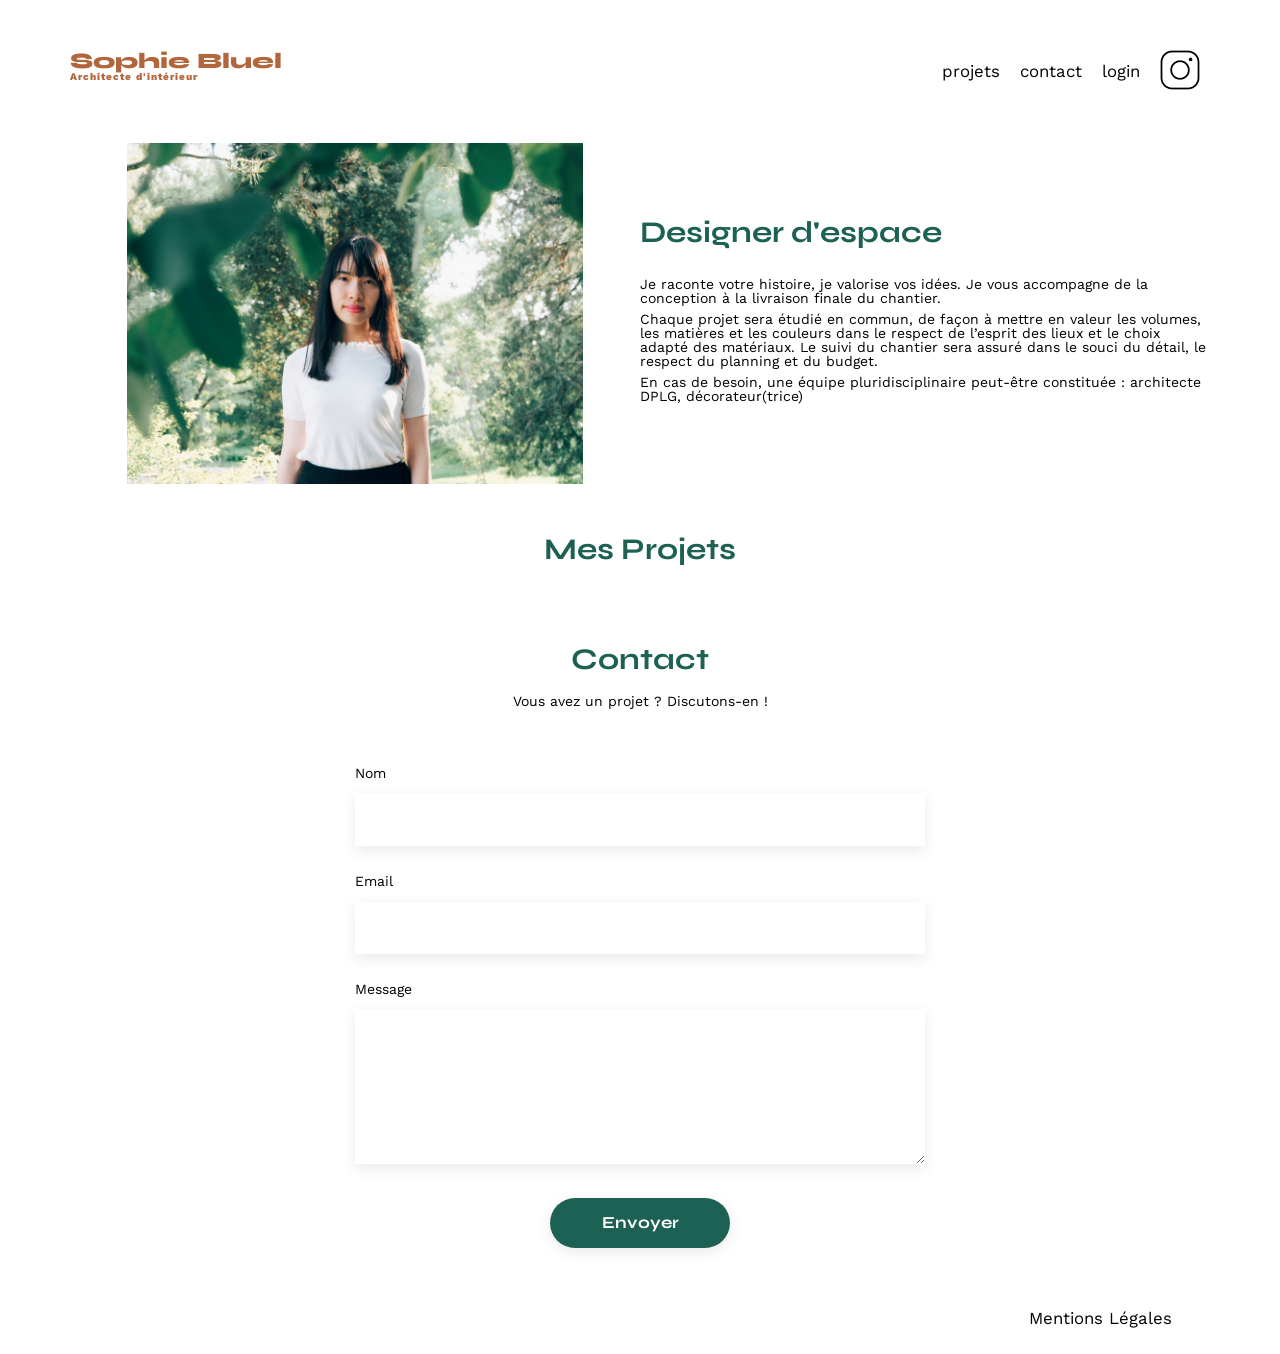
==== FrontEnd/index.html @ 9f2ebdd9 "ajout des travaux dynamiquement" ====
<!DOCTYPE html>
<html lang="fr">
<head>
	<meta charset="UTF-8">
	<title>Sophie Bluel - Architecte d'intérieur</title>
	<meta name="viewport" content="width=device-width, initial-scale=1.0">
	<link rel="preconnect" href="https://fonts.googleapis.com">
	<link rel="preconnect" href="https://fonts.gstatic.com" crossorigin>
	<link href="https://fonts.googleapis.com/css2?family=Syne:wght@700;800&family=Work+Sans&display=swap" rel="stylesheet">
	<meta name="description" content="">
	<link rel="stylesheet" href="./assets/style.css">
</head>
<body>
<header>
	<h1>Sophie Bluel <span>Architecte d'intérieur</span></h1>
	<nav>
		<ul>
			<li>projets</li>
			<li>contact</li>
			<li>login</li>
			<li><img src="./assets/icons/instagram.png" alt="Instagram"></li>
		</ul>
	</nav>
</header>
<main>
	<section id="introduction">
		<figure>
			<img src="./assets/images/sophie-bluel.png" alt="">
		</figure>
		<article>
			<h2>Designer d'espace</h2>
			<p>Je raconte votre histoire, je valorise vos idées. Je vous accompagne de la conception à la livraison finale du chantier.</p>
			<p>Chaque projet sera étudié en commun, de façon à mettre en valeur les volumes, les matières et les couleurs dans le respect de l’esprit des lieux et le choix adapté des matériaux. Le suivi du chantier sera assuré dans le souci du détail, le respect du planning et du budget.</p>
			<p>En cas de besoin, une équipe pluridisciplinaire peut-être constituée : architecte DPLG, décorateur(trice)</p>
		</article>
	</section>
	<section id="portfolio">
		<h2>Mes Projets</h2>
		<div class="gallery">
			<script>
				// fetch the data from the API at http://localhost:5678/api/works
				fetch('http://localhost:5678/api/works')
					.then(response => response.json())
					.then(data => {
						const gallery = document.querySelector('.gallery');
						data.forEach(work => {
							const figure = document.createElement('figure');
							const img = document.createElement('img');
							const figcaption = document.createElement('figcaption');
							img.src = work.imageUrl;
							img.alt = work.title;
							figcaption.textContent = work.title;
							figure.appendChild(img);
							figure.appendChild(figcaption);
							gallery.appendChild(figure);
						});
					})
					.catch(error => console.error(error));
			</script>
		</div>
	</section>
	<section id="contact">
		<h2>Contact</h2>
		<p>Vous avez un projet ? Discutons-en !</p>
		<form action="#" method="post">
			<label for="name">Nom</label>
			<input type="text" name="name" id="name">
			<label for="email">Email</label>
			<input type="email" name="email" id="email">
			<label for="message">Message</label>
			<textarea name="message" id="message" cols="30" rows="10"></textarea>
			<input type="submit" value="Envoyer">
		</form>
	</section>
</main>

<footer>
	<nav>
		<ul>
			<li>Mentions Légales</li>
		</ul>
	</nav>
</footer>
</body>
</html>
---- FrontEnd/assets/style.css ----
/* http://meyerweb.com/eric/tools/css/reset/
   v2.0 | 20110126
   License: none (public domain)
*/

html, body, div, span, applet, object, iframe,
h1, h2, h3, h4, h5, h6, p, blockquote, pre,
a, abbr, acronym, address, big, cite, code,
del, dfn, em, img, ins, kbd, q, s, samp,
small, strike, strong, sub, sup, tt, var,
b, u, i, center,
dl, dt, dd, ol, ul, li,
fieldset, form, label, legend,
table, caption, tbody, tfoot, thead, tr, th, td,
article, aside, canvas, details, embed,
figure, figcaption, footer, header, hgroup,
menu, nav, output, ruby, section, summary,
time, mark, audio, video {
	margin: 0;
	padding: 0;
	border: 0;
	font-size: 100%;
	font: inherit;
	vertical-align: baseline;
}
/* HTML5 display-role reset for older browsers */
article, aside, details, figcaption, figure,
footer, header, hgroup, menu, nav, section {
	display: block;
}
body {
	line-height: 1;
}
ol, ul {
	list-style: none;
}
blockquote, q {
	quotes: none;
}
blockquote:before, blockquote:after,
q:before, q:after {
	content: '';
	content: none;
}
table {
	border-collapse: collapse;
	border-spacing: 0;
}
/** end reset css**/
body {
	max-width: 1140px;
	margin:auto;
	font-family: 'Work Sans' ;
	font-size: 14px;
}
header {
	display: flex;
	justify-content: space-between;
	margin: 50px 0
}
section {
	margin: 50px 0
}

h1{
	display: flex;
	flex-direction: column;
	font-family: 'Syne';
	font-size: 22px;
	font-weight: 800;
	color: #B1663C
}

h1 > span {
	font-family: 'Work Sans';
	font-size:10px;
	letter-spacing: 0.1em;
;
}

h2{
	font-family: 'Syne';
	font-weight: 700;
	font-size: 30px;
	color: #1D6154
}
nav ul {
	display: flex;
	align-items: center;
	list-style-type: none;

}
nav li {
	padding: 0 10px;
	font-size: 1.2em;
}

li:hover {
	color: #B1663C;
}
#introduction {
	display: flex;
	align-items: center;
}
#introduction figure {
	flex: 1
}
#introduction img {
	display: block;
	margin: auto;
	width: 80%;
}

#introduction article {
	flex: 1
}
#introduction h2 {
	margin-bottom: 1em;
}

#introduction p {
	margin-bottom: 0.5em;
}
#portfolio h2 {
	text-align: center;
	margin-bottom: 1em;
}
.gallery {
	width: 100%;
	display: grid;
	grid-template-columns: 1fr 1fr 1fr;
	grid-column-gap: 20px;
	grid-row-gap: 20px;
}

.gallery img {
	width: 100%;

}
#contact {
	width: 50%;
margin: auto;
}
#contact > * {
	text-align: center;

}
#contact h2{
	margin-bottom: 20px;
}
#contact form {
	text-align: left;
	margin-top:30px;
	display: flex;
	flex-direction: column;
}

#contact input {
	height: 50px;
	font-size: 1.2em;
	border: none;
	box-shadow: 0px 4px 14px rgba(0, 0, 0, 0.09);
}
#contact label {
	margin: 2em 0 1em 0;
}
#contact textarea {
	border: none;
	box-shadow: 0px 4px 14px rgba(0, 0, 0, 0.09);
}

input[type="submit"]{
	font-family: 'Syne';
	font-weight: 700;
	color: white;
	background-color: #1D6154;
	margin : 2em auto ;
	width: 180px;
	text-align: center;
	border-radius: 60px ;
}

footer nav ul {
	display: flex;
	justify-content: flex-end;
	margin: 2em
}
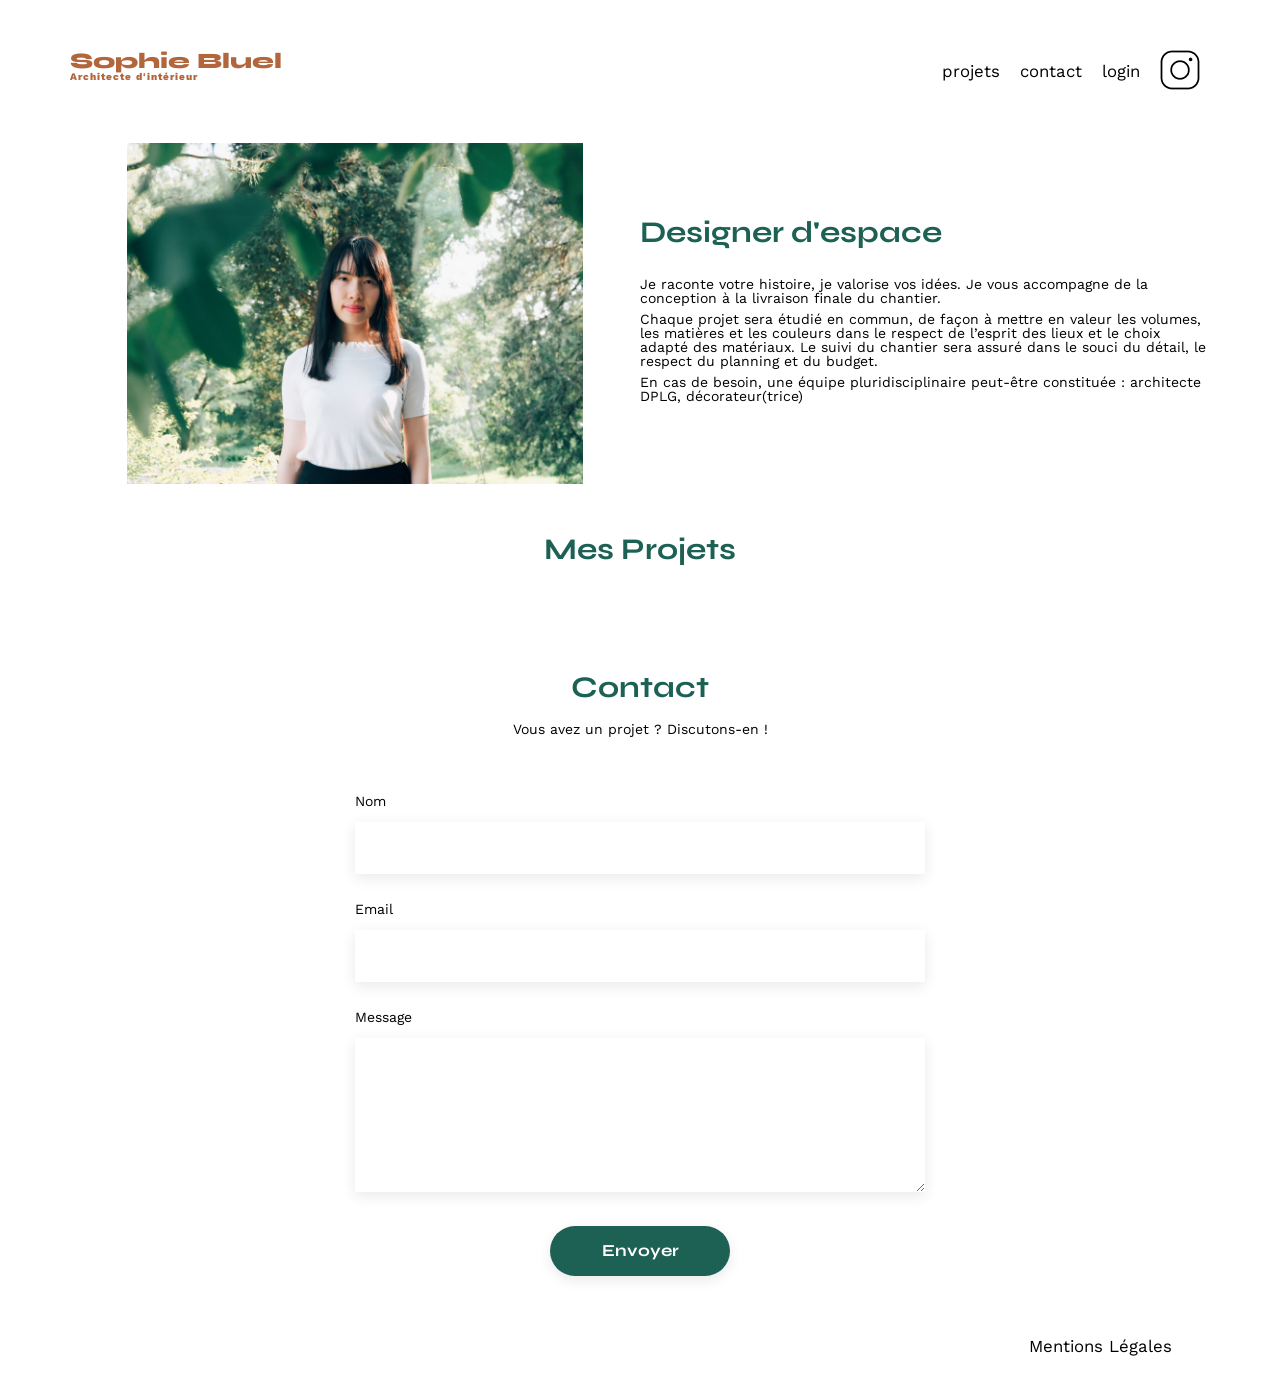
==== commit 9fb4bdf7: "Works, et filtres" ====
--- a/FrontEnd/index.html
+++ b/FrontEnd/index.html
@@ -36,27 +36,9 @@
 	</section>
 	<section id="portfolio">
 		<h2>Mes Projets</h2>
+		<div class="filters">
+		</div>
 		<div class="gallery">
-			<script>
-				// fetch the data from the API at http://localhost:5678/api/works
-				fetch('http://localhost:5678/api/works')
-					.then(response => response.json())
-					.then(data => {
-						const gallery = document.querySelector('.gallery');
-						data.forEach(work => {
-							const figure = document.createElement('figure');
-							const img = document.createElement('img');
-							const figcaption = document.createElement('figcaption');
-							img.src = work.imageUrl;
-							img.alt = work.title;
-							figcaption.textContent = work.title;
-							figure.appendChild(img);
-							figure.appendChild(figcaption);
-							gallery.appendChild(figure);
-						});
-					})
-					.catch(error => console.error(error));
-			</script>
 		</div>
 	</section>
 	<section id="contact">
@@ -81,5 +63,6 @@
 		</ul>
 	</nav>
 </footer>
+<script src="./script.js" defer></script>
 </body>
 </html>
--- a/FrontEnd/assets/style.css
+++ b/FrontEnd/assets/style.css
@@ -125,6 +125,30 @@
 	text-align: center;
 	margin-bottom: 1em;
 }
+
+.filters {
+	display: flex;
+	justify-content: center;
+	margin-bottom: 2em;
+}
+
+.filters button {
+	font-family: 'Syne';
+	background-color: white;
+	color: #1D6154;
+	border: none;
+	padding: 10px 20px;
+	margin: 0 10px;
+	border-radius: 60px;
+	border: solid 1px #1D6154;
+	cursor: pointer;
+}
+
+.filters button:hover, .filters button.active {
+	background-color: #1D6154;
+	color: white;
+}
+
 .gallery {
 	width: 100%;
 	display: grid;
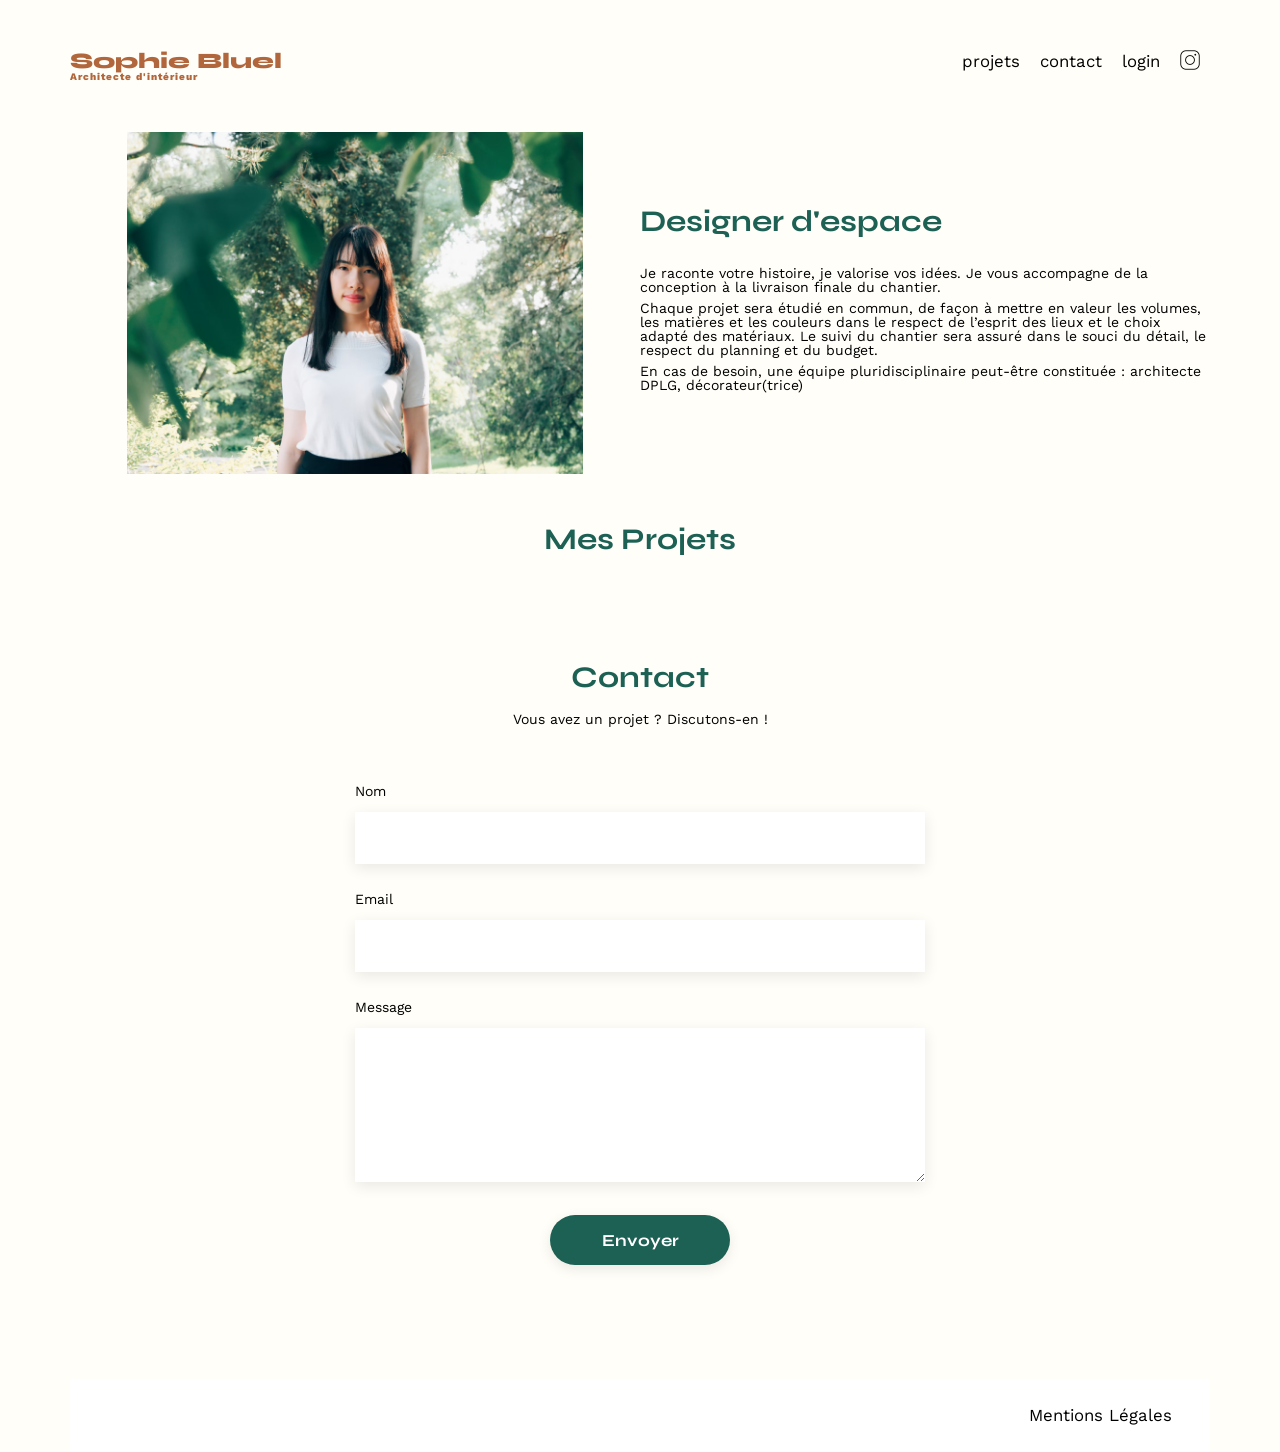
==== commit 37e01208: "page login" ====
--- a/FrontEnd/index.html
+++ b/FrontEnd/index.html
@@ -12,12 +12,14 @@
 </head>
 <body>
 <header>
-	<h1>Sophie Bluel <span>Architecte d'intérieur</span></h1>
+	<a href="#">
+		<h1>Sophie Bluel <span>Architecte d'intérieur</span></h1>
+	</a>
 	<nav>
 		<ul>
 			<li>projets</li>
 			<li>contact</li>
-			<li>login</li>
+			<li><a href="login.html">login</a></li>
 			<li><img src="./assets/icons/instagram.png" alt="Instagram"></li>
 		</ul>
 	</nav>
--- a/FrontEnd/assets/style.css
+++ b/FrontEnd/assets/style.css
@@ -52,7 +52,13 @@
 	margin:auto;
 	font-family: 'Work Sans' ;
 	font-size: 14px;
-}
+	background-color: #FFFEF8;
+}
+
+main {
+	padding-bottom: 5rem;
+}
+
 header {
 	display: flex;
 	justify-content: space-between;
@@ -90,9 +96,26 @@
 	list-style-type: none;
 
 }
+
+header a {
+	text-decoration: none;
+}
+
 nav li {
 	padding: 0 10px;
 	font-size: 1.2em;
+}
+
+nav li .active {
+	font-weight: bold;
+}
+
+nav li img {
+	height: 1.2em;
+}
+
+nav li a {
+	color: black;
 }
 
 li:hover {
@@ -134,7 +157,7 @@
 
 .filters button {
 	font-family: 'Syne';
-	background-color: white;
+	background-color: #FFFEF8;
 	color: #1D6154;
 	border: none;
 	padding: 10px 20px;
@@ -204,9 +227,53 @@
 	border-radius: 60px ;
 }
 
+#login {
+	width: 40%;
+	margin: auto;
+	display: flex;
+	flex-direction: column;
+}
+
+#login h2 {
+	text-align: center;
+	margin-bottom: 1em;
+}
+
+	#login form {
+		align-items: center;
+	}
+
+#login form, #login form div {
+	display: flex;
+	flex-direction: column;
+	gap: 1em;
+}
+
+#login form div {
+	width: 100%;
+	margin-bottom: 1em;
+}
+
+#login input {
+	height: 50px;
+	font-size: 1.2em;
+	border: none;
+	box-shadow: 0px 4px 14px rgba(0, 0, 0, 0.09);
+}
+
+#login .forgot-password {
+	color: black;
+}
+
+footer {
+	background-color: white;
+	text-align: center;
+	width: 100%;
+}
+
 footer nav ul {
 	display: flex;
 	justify-content: flex-end;
-	margin: 2em
-}
-
+	padding: 2em;
+}
+
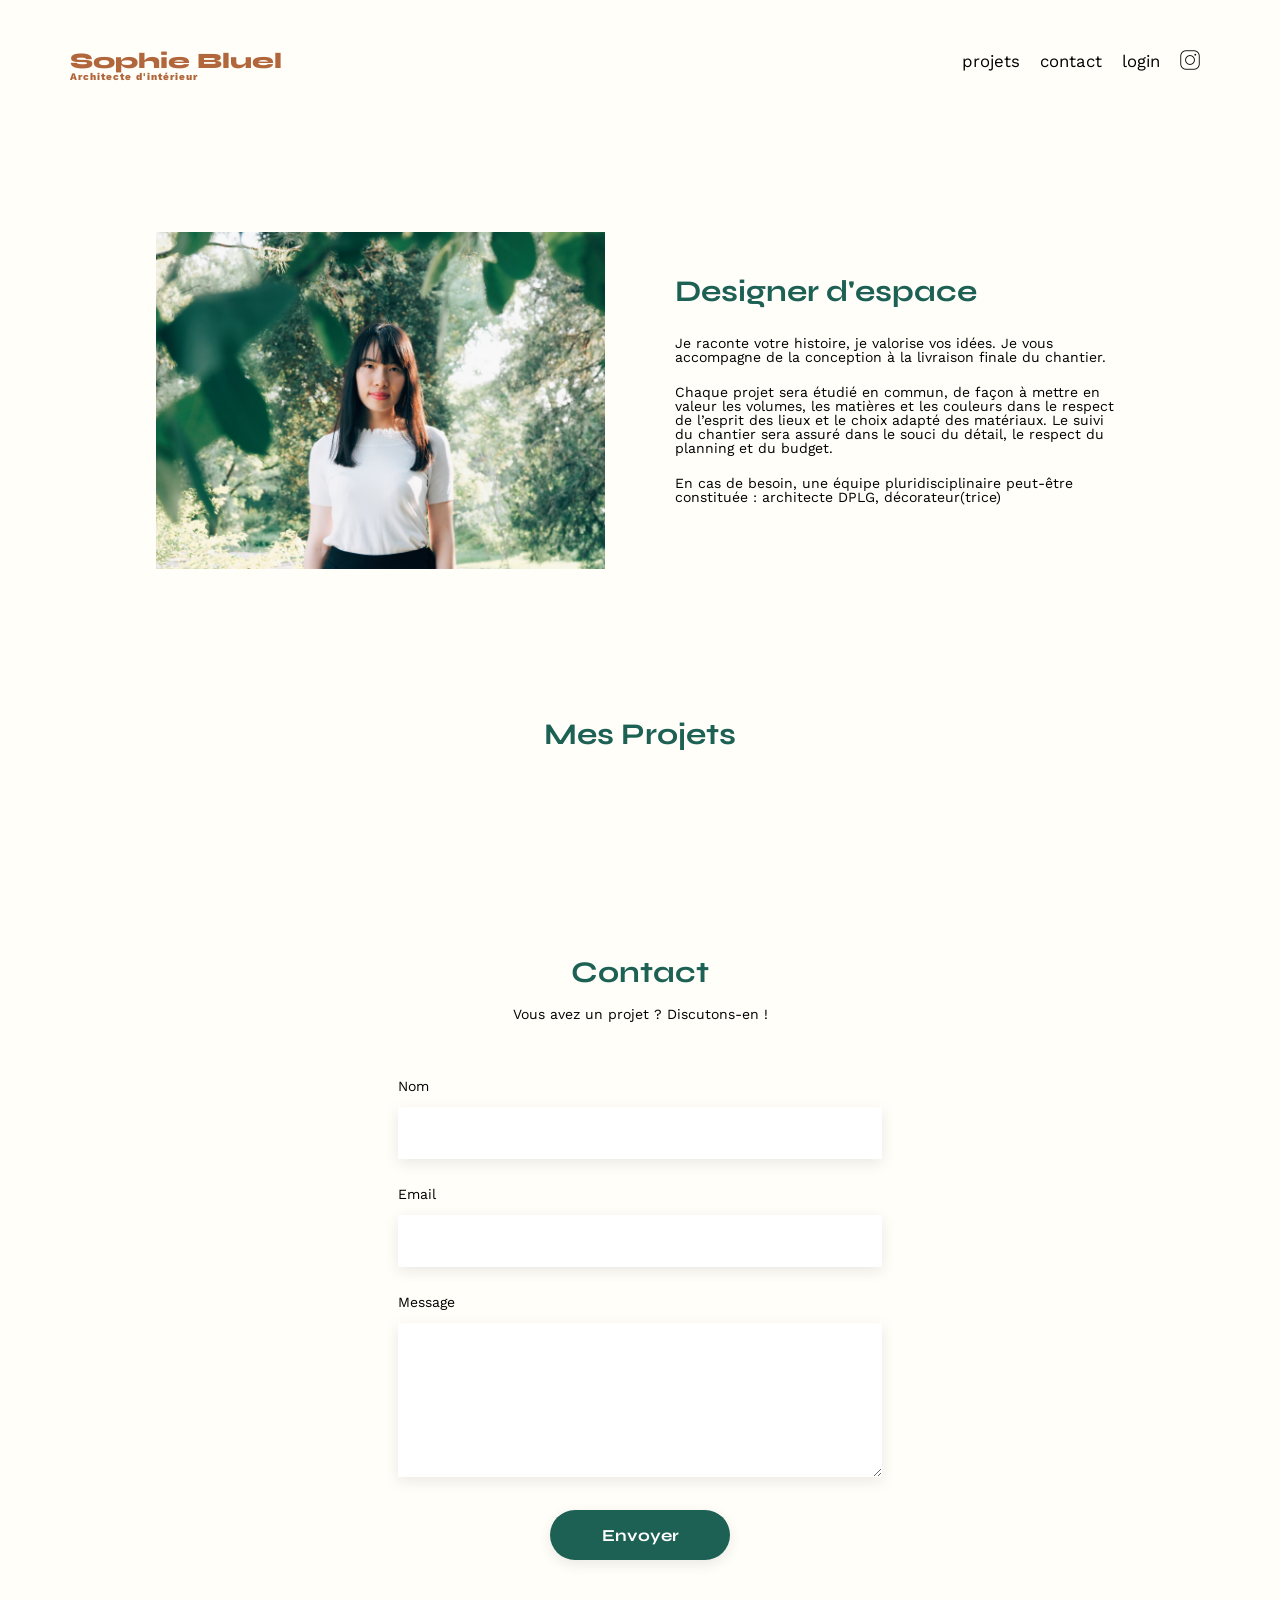
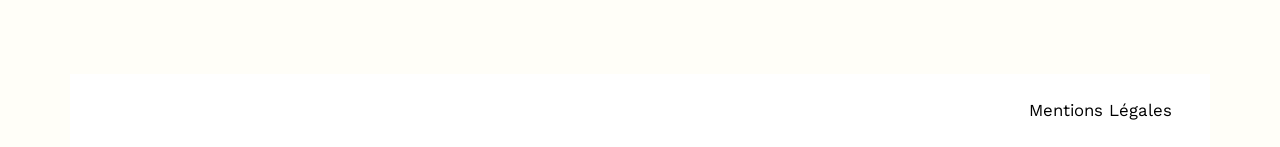
==== commit 356070bf: "ajout barre 'Mode Edition'" ====
--- a/FrontEnd/index.html
+++ b/FrontEnd/index.html
@@ -9,7 +9,12 @@
 	<link href="https://fonts.googleapis.com/css2?family=Syne:wght@700;800&family=Work+Sans&display=swap" rel="stylesheet">
 	<meta name="description" content="">
 	<link rel="stylesheet" href="./assets/style.css">
+	<link rel="stylesheet" href="https://cdnjs.cloudflare.com/ajax/libs/font-awesome/6.2.1/css/all.min.css" integrity="sha512-MV7K8+y+gLIBoVD59lQIYicR65iaqukzvf/nwasF0nqhPay5w/9lJmVM2hMDcnK1OnMGCdVK+iQrJ7lzPJQd1w==" crossorigin="anonymous" referrerpolicy="no-referrer" >
 </head>
+<div id="edition-mode">
+	<i class="fa-regular fa-pen-to-square"></i>
+	<p>Mode édition</p>
+</div>
 <body>
 <header>
 	<a href="#">
@@ -19,7 +24,7 @@
 		<ul>
 			<li>projets</li>
 			<li>contact</li>
-			<li><a href="login.html">login</a></li>
+			<li><a href="login.html" id="loginLink">login</a></li>
 			<li><img src="./assets/icons/instagram.png" alt="Instagram"></li>
 		</ul>
 	</nav>
@@ -66,5 +71,6 @@
 	</nav>
 </footer>
 <script src="./script.js" defer></script>
+<script src="./works.js" defer></script>
 </body>
 </html>
--- a/FrontEnd/assets/style.css
+++ b/FrontEnd/assets/style.css
@@ -57,6 +57,8 @@
 
 main {
 	padding-bottom: 5rem;
+	width: 85%;
+	margin: auto;
 }
 
 header {
@@ -65,7 +67,7 @@
 	margin: 50px 0
 }
 section {
-	margin: 50px 0
+	margin: 150px 0
 }
 
 h1{
@@ -121,9 +123,23 @@
 li:hover {
 	color: #B1663C;
 }
+
+#edition-mode {
+	width: 100vw;
+	margin: 0 calc(-50vw + 50%);
+	background-color: black;
+	color: white;
+	padding: 15px;
+	display: flex;
+	align-items: center;
+	justify-content: center;
+	gap: 10px;
+}
+
 #introduction {
 	display: flex;
 	align-items: center;
+	gap: 5em;
 }
 #introduction figure {
 	flex: 1
@@ -131,7 +147,7 @@
 #introduction img {
 	display: block;
 	margin: auto;
-	width: 80%;
+	width: 100%;
 }
 
 #introduction article {
@@ -142,7 +158,7 @@
 }
 
 #introduction p {
-	margin-bottom: 0.5em;
+	margin-bottom: 1.5em;
 }
 #portfolio h2 {
 	text-align: center;
@@ -160,8 +176,9 @@
 	background-color: #FFFEF8;
 	color: #1D6154;
 	border: none;
-	padding: 10px 20px;
-	margin: 0 10px;
+	font-size: 16px;
+	padding: 8px 25px;
+	margin: 0 5px;
 	border-radius: 60px;
 	border: solid 1px #1D6154;
 	cursor: pointer;
@@ -239,9 +256,9 @@
 	margin-bottom: 1em;
 }
 
-	#login form {
-		align-items: center;
-	}
+#login form {
+	align-items: center;
+}
 
 #login form, #login form div {
 	display: flex;
@@ -261,6 +278,26 @@
 	box-shadow: 0px 4px 14px rgba(0, 0, 0, 0.09);
 }
 
+#login button {
+	font-family: 'Syne';
+	font-size: 14px;
+	border: none;
+	color: white;
+	background-color: #1D6154;
+	margin : 2em auto ;
+	margin-top: 1em;
+	padding: 10px 20px;
+	width: 180px;
+	text-align: center;
+	border-radius: 60px ;
+	cursor: pointer;
+}
+
+#login .error {
+	color: red;
+	margin: auto;
+}
+
 #login .forgot-password {
 	color: black;
 }
